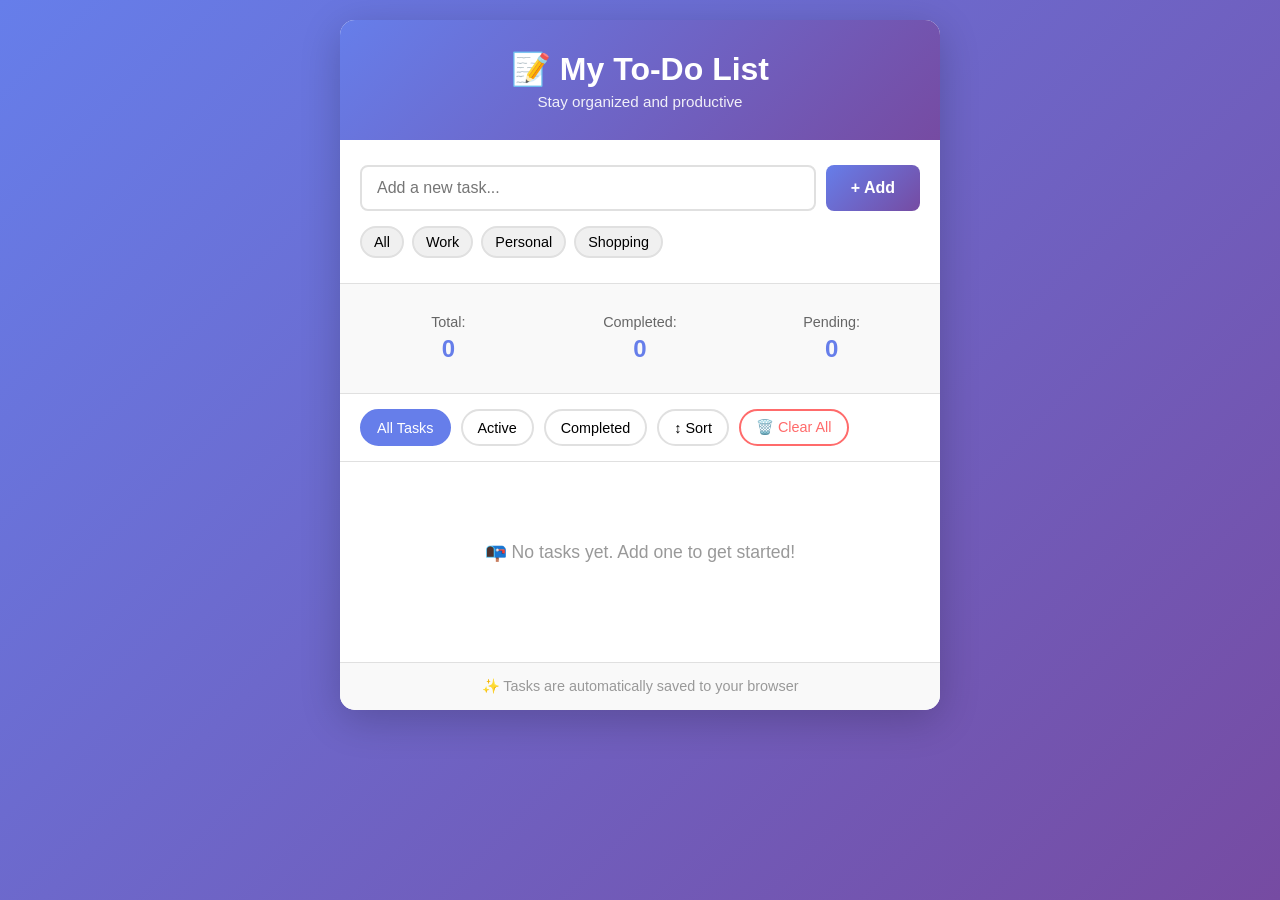
==== todo-app/index.html @ 5310de84 "Add To-Do List Application with Local Storage" ====
<!DOCTYPE html>
<html lang="en">
<head>
    <meta charset="UTF-8">
    <meta name="viewport" content="width=device-width, initial-scale=1.0">
    <title>To-Do List Application</title>
    <link rel="stylesheet" href="todo-styles.css">
</head>
<body>
    <div class="container">
        <!-- Header -->
        <div class="header">
            <h1>📝 My To-Do List</h1>
            <p class="subtitle">Stay organized and productive</p>
        </div>

        <!-- Input Section -->
        <div class="input-section">
            <div class="input-wrapper">
                <input 
                    type="text" 
                    id="todoInput" 
                    class="todo-input" 
                    placeholder="Add a new task..."
                    autocomplete="off"
                >
                <button id="addBtn" class="add-btn">+ Add</button>
            </div>
            <div class="quick-categories">
                <button class="category-btn" data-category="all">All</button>
                <button class="category-btn" data-category="work">Work</button>
                <button class="category-btn" data-category="personal">Personal</button>
                <button class="category-btn" data-category="shopping">Shopping</button>
            </div>
        </div>

        <!-- Stats Section -->
        <div class="stats">
            <div class="stat-item">
                <span class="stat-label">Total:</span>
                <span class="stat-value" id="totalTasks">0</span>
            </div>
            <div class="stat-item">
                <span class="stat-label">Completed:</span>
                <span class="stat-value" id="completedTasks">0</span>
            </div>
            <div class="stat-item">
                <span class="stat-label">Pending:</span>
                <span class="stat-value" id="pendingTasks">0</span>
            </div>
        </div>

        <!-- Filter Options -->
        <div class="filter-section">
            <button id="filterAll" class="filter-btn active">All Tasks</button>
            <button id="filterActive" class="filter-btn">Active</button>
            <button id="filterCompleted" class="filter-btn">Completed</button>
            <button id="sortBtn" class="filter-btn">↕️ Sort</button>
            <button id="clearBtn" class="filter-btn danger">🗑️ Clear All</button>
        </div>

        <!-- Tasks List -->
        <div class="tasks-container">
            <ul id="todoList" class="todo-list">
                <!-- Tasks will be added here -->
            </ul>
            <div id="emptyState" class="empty-state">
                <p>📭 No tasks yet. Add one to get started!</p>
            </div>
        </div>

        <!-- Footer -->
        <div class="footer">
            <p>✨ Tasks are automatically saved to your browser</p>
        </div>
    </div>

    <!-- Modal for Edit -->
    <div id="editModal" class="modal">
        <div class="modal-content">
            <div class="modal-header">
                <h2>Edit Task</h2>
                <button class="close-btn" id="closeModal">&times;</button>
            </div>
            <div class="modal-body">
                <input type="text" id="editInput" class="edit-input" placeholder="Edit your task...">
                <div class="modal-categories">
                    <label class="category-label">
                        <input type="radio" name="category" value="work" class="category-input"> Work
                    </label>
                    <label class="category-label">
                        <input type="radio" name="category" value="personal" class="category-input"> Personal
                    </label>
                    <label class="category-label">
                        <input type="radio" name="category" value="shopping" class="category-input"> Shopping
                    </label>
                    <label class="category-label">
                        <input type="radio" name="category" value="other" class="category-input"> Other
                    </label>
                </div>
            </div>
            <div class="modal-footer">
                <button id="cancelEdit" class="btn btn-secondary">Cancel</button>
                <button id="saveEdit" class="btn btn-primary">Save Changes</button>
            </div>
        </div>
    </div>

    <script src="todo-script.js"></script>
</body>
</html>
---- todo-app/todo-styles.css ----
/* ============================================
   TO-DO LIST APPLICATION - STYLES
   ============================================ */

* {
    margin: 0;
    padding: 0;
    box-sizing: border-box;
}

body {
    font-family: 'Segoe UI', Tahoma, Geneva, Verdana, sans-serif;
    background: linear-gradient(135deg, #667eea 0%, #764ba2 100%);
    min-height: 100vh;
    padding: 20px;
}

.container {
    max-width: 600px;
    margin: 0 auto;
    background: white;
    border-radius: 15px;
    box-shadow: 0 10px 40px rgba(0, 0, 0, 0.2);
    overflow: hidden;
}

/* ============================================
   HEADER
   ============================================ */

.header {
    background: linear-gradient(135deg, #667eea 0%, #764ba2 100%);
    color: white;
    padding: 30px 20px;
    text-align: center;
}

.header h1 {
    font-size: 2rem;
    margin-bottom: 5px;
}

.subtitle {
    font-size: 0.95rem;
    opacity: 0.9;
}

/* ============================================
   INPUT SECTION
   ============================================ */

.input-section {
    padding: 25px 20px;
    border-bottom: 1px solid #e0e0e0;
}

.input-wrapper {
    display: flex;
    gap: 10px;
    margin-bottom: 15px;
}

.todo-input {
    flex: 1;
    padding: 12px 15px;
    border: 2px solid #e0e0e0;
    border-radius: 8px;
    font-size: 1rem;
    transition: all 0.3s ease;
}

.todo-input:focus {
    outline: none;
    border-color: #667eea;
    box-shadow: 0 0 0 3px rgba(102, 126, 234, 0.1);
}

.add-btn {
    padding: 12px 25px;
    background: linear-gradient(135deg, #667eea 0%, #764ba2 100%);
    color: white;
    border: none;
    border-radius: 8px;
    font-size: 1rem;
    font-weight: 600;
    cursor: pointer;
    transition: all 0.3s ease;
}

.add-btn:hover {
    transform: translateY(-2px);
    box-shadow: 0 5px 15px rgba(102, 126, 234, 0.4);
}

.add-btn:active {
    transform: translateY(0);
}

/* Quick Categories */
.quick-categories {
    display: flex;
    gap: 8px;
    flex-wrap: wrap;
}

.category-btn {
    padding: 6px 12px;
    background: #f0f0f0;
    border: 2px solid #e0e0e0;
    border-radius: 20px;
    cursor: pointer;
    font-size: 0.9rem;
    transition: all 0.3s ease;
}

.category-btn:hover {
    border-color: #667eea;
    background: #f5f5ff;
}

.category-btn.active {
    background: #667eea;
    color: white;
    border-color: #667eea;
}

/* ============================================
   STATS SECTION
   ============================================ */

.stats {
    display: grid;
    grid-template-columns: repeat(3, 1fr);
    gap: 15px;
    padding: 20px;
    background: #f9f9f9;
    border-bottom: 1px solid #e0e0e0;
}

.stat-item {
    text-align: center;
    padding: 10px;
}

.stat-label {
    display: block;
    font-size: 0.9rem;
    color: #666;
    margin-bottom: 5px;
}

.stat-value {
    display: block;
    font-size: 1.5rem;
    font-weight: 700;
    color: #667eea;
}

/* ============================================
   FILTER SECTION
   ============================================ */

.filter-section {
    display: flex;
    gap: 10px;
    padding: 15px 20px;
    border-bottom: 1px solid #e0e0e0;
    flex-wrap: wrap;
}

.filter-btn {
    padding: 8px 15px;
    background: white;
    border: 2px solid #e0e0e0;
    border-radius: 20px;
    cursor: pointer;
    font-size: 0.9rem;
    transition: all 0.3s ease;
}

.filter-btn:hover {
    border-color: #667eea;
    color: #667eea;
}

.filter-btn.active {
    background: #667eea;
    color: white;
    border-color: #667eea;
}

.filter-btn.danger {
    color: #ff6b6b;
    border-color: #ff6b6b;
}

.filter-btn.danger:hover {
    background: #ff6b6b;
    color: white;
}

/* ============================================
   TASKS CONTAINER
   ============================================ */

.tasks-container {
    min-height: 200px;
    padding: 20px;
    position: relative;
}

.todo-list {
    list-style: none;
}

.todo-item {
    display: flex;
    align-items: center;
    gap: 15px;
    padding: 15px;
    background: white;
    border: 2px solid #e0e0e0;
    border-radius: 8px;
    margin-bottom: 10px;
    transition: all 0.3s ease;
    animation: slideIn 0.3s ease;
}

@keyframes slideIn {
    from {
        opacity: 0;
        transform: translateY(-10px);
    }
    to {
        opacity: 1;
        transform: translateY(0);
    }
}

.todo-item:hover {
    border-color: #667eea;
    box-shadow: 0 3px 10px rgba(102, 126, 234, 0.2);
}

.todo-item.completed {
    background: #f0f0f0;
    border-color: #d0d0d0;
}

.todo-item.completed .todo-text {
    text-decoration: line-through;
    color: #999;
}

/* Checkbox */
.checkbox {
    width: 24px;
    height: 24px;
    cursor: pointer;
    accent-color: #667eea;
    flex-shrink: 0;
}

/* Todo Content */
.todo-content {
    flex: 1;
    min-width: 0;
}

.todo-text {
    font-size: 1rem;
    color: #333;
    word-break: break-word;
    margin-bottom: 5px;
}

.todo-meta {
    display: flex;
    gap: 10px;
    font-size: 0.8rem;
    color: #999;
}

.todo-date {
    display: inline-block;
}

.todo-category {
    display: inline-block;
    padding: 2px 8px;
    background: #f0f0f0;
    border-radius: 12px;
    font-size: 0.75rem;
    font-weight: 600;
    color: #667eea;
}

.todo-category.work {
    background: #fff3e0;
    color: #ff9800;
}

.todo-category.personal {
    background: #f3e5f5;
    color: #9c27b0;
}

.todo-category.shopping {
    background: #e8f5e9;
    color: #4caf50;
}

.todo-category.other {
    background: #e3f2fd;
    color: #2196f3;
}

/* Actions */
.todo-actions {
    display: flex;
    gap: 8px;
    flex-shrink: 0;
}

.action-btn {
    padding: 6px 10px;
    border: none;
    border-radius: 5px;
    cursor: pointer;
    font-size: 0.85rem;
    transition: all 0.3s ease;
    background: #f0f0f0;
    color: #666;
}

.action-btn:hover {
    background: #e0e0e0;
    transform: translateY(-2px);
}

.action-btn.edit:hover {
    background: #667eea;
    color: white;
}

.action-btn.delete:hover {
    background: #ff6b6b;
    color: white;
}

/* Empty State */
.empty-state {
    display: none;
    text-align: center;
    padding: 60px 20px;
    color: #999;
    font-size: 1.1rem;
}

.empty-state.show {
    display: block;
}

/* ============================================
   FOOTER
   ============================================ */

.footer {
    text-align: center;
    padding: 15px 20px;
    background: #f9f9f9;
    color: #999;
    font-size: 0.9rem;
    border-top: 1px solid #e0e0e0;
}

/* ============================================
   MODAL
   ============================================ */

.modal {
    display: none;
    position: fixed;
    z-index: 1000;
    left: 0;
    top: 0;
    width: 100%;
    height: 100%;
    background-color: rgba(0, 0, 0, 0.5);
    animation: fadeIn 0.3s ease;
}

@keyframes fadeIn {
    from {
        opacity: 0;
    }
    to {
        opacity: 1;
    }
}

.modal.show {
    display: flex;
    align-items: center;
    justify-content: center;
}

.modal-content {
    background: white;
    border-radius: 10px;
    width: 90%;
    max-width: 400px;
    box-shadow: 0 10px 40px rgba(0, 0, 0, 0.3);
    animation: slideDown 0.3s ease;
}

@keyframes slideDown {
    from {
        transform: translateY(-50px);
        opacity: 0;
    }
    to {
        transform: translateY(0);
        opacity: 1;
    }
}

.modal-header {
    display: flex;
    justify-content: space-between;
    align-items: center;
    padding: 20px;
    border-bottom: 1px solid #e0e0e0;
}

.modal-header h2 {
    margin: 0;
    color: #333;
}

.close-btn {
    background: none;
    border: none;
    font-size: 1.5rem;
    cursor: pointer;
    color: #999;
    transition: color 0.3s ease;
}

.close-btn:hover {
    color: #333;
}

.modal-body {
    padding: 20px;
}

.edit-input {
    width: 100%;
    padding: 12px;
    border: 2px solid #e0e0e0;
    border-radius: 8px;
    font-size: 1rem;
    margin-bottom: 15px;
}

.edit-input:focus {
    outline: none;
    border-color: #667eea;
    box-shadow: 0 0 0 3px rgba(102, 126, 234, 0.1);
}

.modal-categories {
    display: grid;
    grid-template-columns: 1fr 1fr;
    gap: 10px;
}

.category-label {
    display: flex;
    align-items: center;
    gap: 8px;
    padding: 8px 10px;
    border: 2px solid #e0e0e0;
    border-radius: 6px;
    cursor: pointer;
    transition: all 0.3s ease;
}

.category-label:hover {
    border-color: #667eea;
    background: #f5f5ff;
}

.category-label input[type="radio"] {
    cursor: pointer;
}

.modal-footer {
    display: flex;
    gap: 10px;
    padding: 20px;
    border-top: 1px solid #e0e0e0;
}

.btn {
    flex: 1;
    padding: 10px 20px;
    border: none;
    border-radius: 6px;
    font-size: 1rem;
    font-weight: 600;
    cursor: pointer;
    transition: all 0.3s ease;
}

.btn-primary {
    background: linear-gradient(135deg, #667eea 0%, #764ba2 100%);
    color: white;
}

.btn-primary:hover {
    transform: translateY(-2px);
    box-shadow: 0 5px 15px rgba(102, 126, 234, 0.4);
}

.btn-secondary {
    background: #f0f0f0;
    color: #333;
    border: 2px solid #e0e0e0;
}

.btn-secondary:hover {
    background: #e0e0e0;
}

/* ============================================
   RESPONSIVE DESIGN
   ============================================ */

@media (max-width: 600px) {
    .header h1 {
        font-size: 1.5rem;
    }

    .input-wrapper {
        flex-direction: column;
    }

    .add-btn {
        width: 100%;
    }

    .stats {
        grid-template-columns: 1fr;
        gap: 10px;
    }

    .filter-section {
        gap: 8px;
    }

    .filter-btn {
        font-size: 0.8rem;
        padding: 6px 12px;
        flex: 1;
        min-width: 70px;
    }

    .todo-item {
        flex-direction: column;
        align-items: flex-start;
    }

    .todo-actions {
        width: 100%;
        gap: 10px;
    }

    .action-btn {
        flex: 1;
    }

    .modal-content {
        width: 95%;
    }
}

@media (max-width: 400px) {
    .container {
        border-radius: 0;
    }

    .filter-btn {
        font-size: 0.75rem;
        padding: 5px 10px;
    }

    .quick-categories {
        gap: 5px;
    }

    .category-btn {
        font-size: 0.8rem;
        padding: 5px 10px;
    }
}
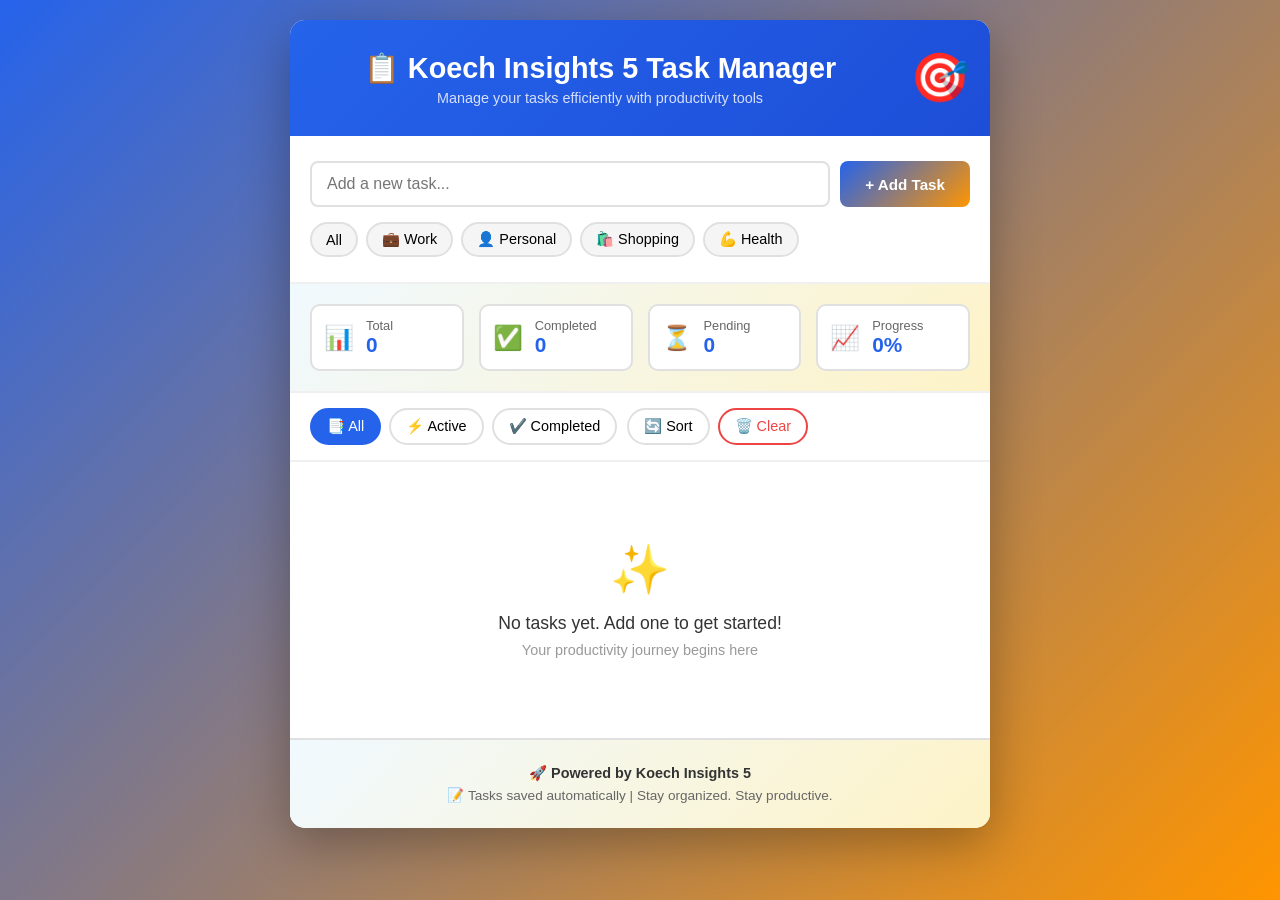
==== commit 81fe0cbf: "Customize To-Do List with Koech Insights 5 branding" ====
--- a/todo-app/index.html
+++ b/todo-app/index.html
@@ -3,15 +3,18 @@
 <head>
     <meta charset="UTF-8">
     <meta name="viewport" content="width=device-width, initial-scale=1.0">
-    <title>To-Do List Application</title>
+    <title>Koech Insights 5 - Task Manager</title>
     <link rel="stylesheet" href="todo-styles.css">
 </head>
 <body>
     <div class="container">
         <!-- Header -->
         <div class="header">
-            <h1>📝 My To-Do List</h1>
-            <p class="subtitle">Stay organized and productive</p>
+            <div class="header-content">
+                <h1>📋 Koech Insights 5 Task Manager</h1>
+                <p class="subtitle">Manage your tasks efficiently with productivity tools</p>
+            </div>
+            <div class="header-logo">🎯</div>
         </div>
 
         <!-- Input Section -->
@@ -24,39 +27,60 @@
                     placeholder="Add a new task..."
                     autocomplete="off"
                 >
-                <button id="addBtn" class="add-btn">+ Add</button>
+                <button id="addBtn" class="add-btn">+ Add Task</button>
             </div>
             <div class="quick-categories">
                 <button class="category-btn" data-category="all">All</button>
-                <button class="category-btn" data-category="work">Work</button>
-                <button class="category-btn" data-category="personal">Personal</button>
-                <button class="category-btn" data-category="shopping">Shopping</button>
+                <button class="category-btn" data-category="work">💼 Work</button>
+                <button class="category-btn" data-category="personal">👤 Personal</button>
+                <button class="category-btn" data-category="shopping">🛍️ Shopping</button>
+                <button class="category-btn" data-category="health">💪 Health</button>
             </div>
         </div>
 
         <!-- Stats Section -->
         <div class="stats">
             <div class="stat-item">
-                <span class="stat-label">Total:</span>
-                <span class="stat-value" id="totalTasks">0</span>
+                <span class="stat-icon">📊</span>
+                <div class="stat-content">
+                    <span class="stat-label">Total</span>
+                    <span class="stat-value" id="totalTasks">0</span>
+                </div>
             </div>
             <div class="stat-item">
-                <span class="stat-label">Completed:</span>
-                <span class="stat-value" id="completedTasks">0</span>
+                <span class="stat-icon">✅</span>
+                <div class="stat-content">
+                    <span class="stat-label">Completed</span>
+                    <span class="stat-value" id="completedTasks">0</span>
+                </div>
             </div>
             <div class="stat-item">
-                <span class="stat-label">Pending:</span>
-                <span class="stat-value" id="pendingTasks">0</span>
+                <span class="stat-icon">⏳</span>
+                <div class="stat-content">
+                    <span class="stat-label">Pending</span>
+                    <span class="stat-value" id="pendingTasks">0</span>
+                </div>
+            </div>
+            <div class="stat-item">
+                <span class="stat-icon">📈</span>
+                <div class="stat-content">
+                    <span class="stat-label">Progress</span>
+                    <span class="stat-value" id="progressPercent">0%</span>
+                </div>
             </div>
         </div>
 
         <!-- Filter Options -->
         <div class="filter-section">
-            <button id="filterAll" class="filter-btn active">All Tasks</button>
-            <button id="filterActive" class="filter-btn">Active</button>
-            <button id="filterCompleted" class="filter-btn">Completed</button>
-            <button id="sortBtn" class="filter-btn">↕️ Sort</button>
-            <button id="clearBtn" class="filter-btn danger">🗑️ Clear All</button>
+            <div class="filter-buttons">
+                <button id="filterAll" class="filter-btn active">📑 All</button>
+                <button id="filterActive" class="filter-btn">⚡ Active</button>
+                <button id="filterCompleted" class="filter-btn">✔️ Completed</button>
+            </div>
+            <div class="filter-actions">
+                <button id="sortBtn" class="filter-btn">🔄 Sort</button>
+                <button id="clearBtn" class="filter-btn danger">🗑️ Clear</button>
+            </div>
         </div>
 
         <!-- Tasks List -->
@@ -65,13 +89,16 @@
                 <!-- Tasks will be added here -->
             </ul>
             <div id="emptyState" class="empty-state">
-                <p>📭 No tasks yet. Add one to get started!</p>
+                <div class="empty-icon">✨</div>
+                <p>No tasks yet. Add one to get started!</p>
+                <small>Your productivity journey begins here</small>
             </div>
         </div>
 
         <!-- Footer -->
         <div class="footer">
-            <p>✨ Tasks are automatically saved to your browser</p>
+            <p>🚀 <strong>Powered by Koech Insights 5</strong></p>
+            <p class="footer-sub">📝 Tasks saved automatically | Stay organized. Stay productive.</p>
         </div>
     </div>
 
@@ -79,24 +106,30 @@
     <div id="editModal" class="modal">
         <div class="modal-content">
             <div class="modal-header">
-                <h2>Edit Task</h2>
+                <h2>✏️ Edit Task</h2>
                 <button class="close-btn" id="closeModal">&times;</button>
             </div>
             <div class="modal-body">
-                <input type="text" id="editInput" class="edit-input" placeholder="Edit your task...">
-                <div class="modal-categories">
-                    <label class="category-label">
-                        <input type="radio" name="category" value="work" class="category-input"> Work
-                    </label>
-                    <label class="category-label">
-                        <input type="radio" name="category" value="personal" class="category-input"> Personal
-                    </label>
-                    <label class="category-label">
-                        <input type="radio" name="category" value="shopping" class="category-input"> Shopping
-                    </label>
-                    <label class="category-label">
-                        <input type="radio" name="category" value="other" class="category-input"> Other
-                    </label>
+                <div class="form-group">
+                    <label>Task Description</label>
+                    <input type="text" id="editInput" class="edit-input" placeholder="Edit your task...">
+                </div>
+                <div class="form-group">
+                    <label>Category</label>
+                    <div class="modal-categories">
+                        <label class="category-label">
+                            <input type="radio" name="category" value="work" class="category-input"> 💼 Work
+                        </label>
+                        <label class="category-label">
+                            <input type="radio" name="category" value="personal" class="category-input"> 👤 Personal
+                        </label>
+                        <label class="category-label">
+                            <input type="radio" name="category" value="shopping" class="category-input"> 🛍️ Shopping
+                        </label>
+                        <label class="category-label">
+                            <input type="radio" name="category" value="health" class="category-input"> 💪 Health
+                        </label>
+                    </div>
                 </div>
             </div>
             <div class="modal-footer">
--- a/todo-app/todo-styles.css
+++ b/todo-app/todo-styles.css
@@ -1,5 +1,5 @@
 /* ============================================
-   TO-DO LIST APPLICATION - STYLES
+   KOECH INSIGHTS 5 - TASK MANAGER STYLES
    ============================================ */
 
 * {
@@ -10,17 +10,17 @@
 
 body {
     font-family: 'Segoe UI', Tahoma, Geneva, Verdana, sans-serif;
-    background: linear-gradient(135deg, #667eea 0%, #764ba2 100%);
+    background: linear-gradient(135deg, #2563eb 0%, #ff9500 100%);
     min-height: 100vh;
     padding: 20px;
 }
 
 .container {
-    max-width: 600px;
+    max-width: 700px;
     margin: 0 auto;
     background: white;
     border-radius: 15px;
-    box-shadow: 0 10px 40px rgba(0, 0, 0, 0.2);
+    box-shadow: 0 15px 50px rgba(0, 0, 0, 0.3);
     overflow: hidden;
 }
 
@@ -29,20 +29,34 @@
    ============================================ */
 
 .header {
-    background: linear-gradient(135deg, #667eea 0%, #764ba2 100%);
+    background: linear-gradient(135deg, #2563eb 0%, #1d4ed8 100%);
     color: white;
     padding: 30px 20px;
     text-align: center;
+    display: flex;
+    justify-content: space-between;
+    align-items: center;
+    gap: 20px;
+}
+
+.header-content {
+    flex: 1;
 }
 
 .header h1 {
-    font-size: 2rem;
+    font-size: 1.8rem;
     margin-bottom: 5px;
+    font-weight: 700;
 }
 
 .subtitle {
-    font-size: 0.95rem;
-    opacity: 0.9;
+    font-size: 0.9rem;
+    opacity: 0.95;
+    color: #e0e7ff;
+}
+
+.header-logo {
+    font-size: 3rem;
 }
 
 /* ============================================
@@ -51,7 +65,7 @@
 
 .input-section {
     padding: 25px 20px;
-    border-bottom: 1px solid #e0e0e0;
+    border-bottom: 2px solid #f0f0f0;
 }
 
 .input-wrapper {
@@ -71,25 +85,26 @@
 
 .todo-input:focus {
     outline: none;
-    border-color: #667eea;
-    box-shadow: 0 0 0 3px rgba(102, 126, 234, 0.1);
+    border-color: #2563eb;
+    box-shadow: 0 0 0 3px rgba(37, 99, 235, 0.1);
 }
 
 .add-btn {
     padding: 12px 25px;
-    background: linear-gradient(135deg, #667eea 0%, #764ba2 100%);
+    background: linear-gradient(135deg, #2563eb 0%, #ff9500 100%);
     color: white;
     border: none;
     border-radius: 8px;
-    font-size: 1rem;
+    font-size: 0.95rem;
     font-weight: 600;
     cursor: pointer;
     transition: all 0.3s ease;
+    white-space: nowrap;
 }
 
 .add-btn:hover {
     transform: translateY(-2px);
-    box-shadow: 0 5px 15px rgba(102, 126, 234, 0.4);
+    box-shadow: 0 8px 20px rgba(37, 99, 235, 0.4);
 }
 
 .add-btn:active {
@@ -104,24 +119,26 @@
 }
 
 .category-btn {
-    padding: 6px 12px;
-    background: #f0f0f0;
+    padding: 7px 14px;
+    background: #f5f5f5;
     border: 2px solid #e0e0e0;
     border-radius: 20px;
     cursor: pointer;
     font-size: 0.9rem;
     transition: all 0.3s ease;
+    font-weight: 500;
 }
 
 .category-btn:hover {
-    border-color: #667eea;
-    background: #f5f5ff;
+    border-color: #2563eb;
+    background: #eff6ff;
+    color: #2563eb;
 }
 
 .category-btn.active {
-    background: #667eea;
+    background: #2563eb;
     color: white;
-    border-color: #667eea;
+    border-color: #2563eb;
 }
 
 /* ============================================
@@ -130,30 +147,42 @@
 
 .stats {
     display: grid;
-    grid-template-columns: repeat(3, 1fr);
+    grid-template-columns: repeat(4, 1fr);
     gap: 15px;
     padding: 20px;
-    background: #f9f9f9;
-    border-bottom: 1px solid #e0e0e0;
+    background: linear-gradient(135deg, #f0f9ff 0%, #fef3c7 100%);
+    border-bottom: 2px solid #f0f0f0;
 }
 
 .stat-item {
-    text-align: center;
-    padding: 10px;
+    display: flex;
+    align-items: center;
+    gap: 12px;
+    padding: 12px;
+    background: white;
+    border-radius: 10px;
+    border: 2px solid #e0e0e0;
+}
+
+.stat-icon {
+    font-size: 1.5rem;
+}
+
+.stat-content {
+    display: flex;
+    flex-direction: column;
 }
 
 .stat-label {
-    display: block;
-    font-size: 0.9rem;
+    font-size: 0.8rem;
     color: #666;
-    margin-bottom: 5px;
+    font-weight: 500;
 }
 
 .stat-value {
-    display: block;
-    font-size: 1.5rem;
+    font-size: 1.3rem;
     font-weight: 700;
-    color: #667eea;
+    color: #2563eb;
 }
 
 /* ============================================
@@ -164,7 +193,14 @@
     display: flex;
     gap: 10px;
     padding: 15px 20px;
-    border-bottom: 1px solid #e0e0e0;
+    border-bottom: 2px solid #f0f0f0;
+    flex-wrap: wrap;
+}
+
+.filter-buttons,
+.filter-actions {
+    display: flex;
+    gap: 8px;
     flex-wrap: wrap;
 }
 
@@ -176,26 +212,28 @@
     cursor: pointer;
     font-size: 0.9rem;
     transition: all 0.3s ease;
+    font-weight: 500;
 }
 
 .filter-btn:hover {
-    border-color: #667eea;
-    color: #667eea;
+    border-color: #2563eb;
+    color: #2563eb;
+    background: #f0f9ff;
 }
 
 .filter-btn.active {
-    background: #667eea;
+    background: #2563eb;
     color: white;
-    border-color: #667eea;
+    border-color: #2563eb;
 }
 
 .filter-btn.danger {
-    color: #ff6b6b;
-    border-color: #ff6b6b;
+    color: #ef4444;
+    border-color: #ef4444;
 }
 
 .filter-btn.danger:hover {
-    background: #ff6b6b;
+    background: #ef4444;
     color: white;
 }
 
@@ -220,8 +258,8 @@
     padding: 15px;
     background: white;
     border: 2px solid #e0e0e0;
-    border-radius: 8px;
-    margin-bottom: 10px;
+    border-radius: 10px;
+    margin-bottom: 12px;
     transition: all 0.3s ease;
     animation: slideIn 0.3s ease;
 }
@@ -238,13 +276,14 @@
 }
 
 .todo-item:hover {
-    border-color: #667eea;
-    box-shadow: 0 3px 10px rgba(102, 126, 234, 0.2);
+    border-color: #2563eb;
+    box-shadow: 0 5px 15px rgba(37, 99, 235, 0.15);
+    transform: translateY(-2px);
 }
 
 .todo-item.completed {
-    background: #f0f0f0;
-    border-color: #d0d0d0;
+    background: #f9fafb;
+    border-color: #d1d5db;
 }
 
 .todo-item.completed .todo-text {
@@ -257,7 +296,7 @@
     width: 24px;
     height: 24px;
     cursor: pointer;
-    accent-color: #667eea;
+    accent-color: #2563eb;
     flex-shrink: 0;
 }
 
@@ -271,7 +310,8 @@
     font-size: 1rem;
     color: #333;
     word-break: break-word;
-    margin-bottom: 5px;
+    margin-bottom: 6px;
+    font-weight: 500;
 }
 
 .todo-meta {
@@ -279,6 +319,7 @@
     gap: 10px;
     font-size: 0.8rem;
     color: #999;
+    flex-wrap: wrap;
 }
 
 .todo-date {
@@ -287,12 +328,12 @@
 
 .todo-category {
     display: inline-block;
-    padding: 2px 8px;
+    padding: 3px 10px;
     background: #f0f0f0;
     border-radius: 12px;
     font-size: 0.75rem;
     font-weight: 600;
-    color: #667eea;
+    color: #2563eb;
 }
 
 .todo-category.work {
@@ -310,9 +351,9 @@
     color: #4caf50;
 }
 
-.todo-category.other {
-    background: #e3f2fd;
-    color: #2196f3;
+.todo-category.health {
+    background: #ffe0b2;
+    color: #ff6f00;
 }
 
 /* Actions */
@@ -323,14 +364,15 @@
 }
 
 .action-btn {
-    padding: 6px 10px;
+    padding: 6px 12px;
     border: none;
-    border-radius: 5px;
+    border-radius: 6px;
     cursor: pointer;
     font-size: 0.85rem;
     transition: all 0.3s ease;
     background: #f0f0f0;
     color: #666;
+    font-weight: 500;
 }
 
 .action-btn:hover {
@@ -339,12 +381,12 @@
 }
 
 .action-btn.edit:hover {
-    background: #667eea;
+    background: #2563eb;
     color: white;
 }
 
 .action-btn.delete:hover {
-    background: #ff6b6b;
+    background: #ef4444;
     color: white;
 }
 
@@ -354,7 +396,25 @@
     text-align: center;
     padding: 60px 20px;
     color: #999;
+}
+
+.empty-icon {
+    font-size: 3rem;
+    margin-bottom: 15px;
+    display: block;
+}
+
+.empty-state p {
     font-size: 1.1rem;
+    font-weight: 500;
+    margin-bottom: 8px;
+    color: #333;
+}
+
+.empty-state small {
+    display: block;
+    color: #999;
+    font-size: 0.9rem;
 }
 
 .empty-state.show {
@@ -367,11 +427,22 @@
 
 .footer {
     text-align: center;
-    padding: 15px 20px;
-    background: #f9f9f9;
-    color: #999;
+    padding: 20px;
+    background: linear-gradient(135deg, #f0f9ff 0%, #fef3c7 100%);
+    color: #333;
     font-size: 0.9rem;
-    border-top: 1px solid #e0e0e0;
+    border-top: 2px solid #e0e0e0;
+}
+
+.footer p {
+    margin: 5px 0;
+    font-weight: 500;
+}
+
+.footer-sub {
+    font-size: 0.85rem;
+    color: #666;
+    margin: 8px 0 0 0;
 }
 
 /* ============================================
@@ -407,10 +478,10 @@
 
 .modal-content {
     background: white;
-    border-radius: 10px;
+    border-radius: 12px;
     width: 90%;
-    max-width: 400px;
-    box-shadow: 0 10px 40px rgba(0, 0, 0, 0.3);
+    max-width: 450px;
+    box-shadow: 0 20px 60px rgba(0, 0, 0, 0.3);
     animation: slideDown 0.3s ease;
 }
 
@@ -430,18 +501,19 @@
     justify-content: space-between;
     align-items: center;
     padding: 20px;
-    border-bottom: 1px solid #e0e0e0;
+    border-bottom: 2px solid #f0f0f0;
 }
 
 .modal-header h2 {
     margin: 0;
     color: #333;
+    font-size: 1.3rem;
 }
 
 .close-btn {
     background: none;
     border: none;
-    font-size: 1.5rem;
+    font-size: 1.8rem;
     cursor: pointer;
     color: #999;
     transition: color 0.3s ease;
@@ -453,6 +525,18 @@
 
 .modal-body {
     padding: 20px;
+}
+
+.form-group {
+    margin-bottom: 20px;
+}
+
+.form-group label {
+    display: block;
+    margin-bottom: 8px;
+    font-weight: 600;
+    color: #333;
+    font-size: 0.95rem;
 }
 
 .edit-input {
@@ -461,13 +545,13 @@
     border: 2px solid #e0e0e0;
     border-radius: 8px;
     font-size: 1rem;
-    margin-bottom: 15px;
+    transition: all 0.3s ease;
 }
 
 .edit-input:focus {
     outline: none;
-    border-color: #667eea;
-    box-shadow: 0 0 0 3px rgba(102, 126, 234, 0.1);
+    border-color: #2563eb;
+    box-shadow: 0 0 0 3px rgba(37, 99, 235, 0.1);
 }
 
 .modal-categories {
@@ -480,16 +564,17 @@
     display: flex;
     align-items: center;
     gap: 8px;
-    padding: 8px 10px;
+    padding: 10px 12px;
     border: 2px solid #e0e0e0;
-    border-radius: 6px;
-    cursor: pointer;
-    transition: all 0.3s ease;
+    border-radius: 8px;
+    cursor: pointer;
+    transition: all 0.3s ease;
+    font-weight: 500;
 }
 
 .category-label:hover {
-    border-color: #667eea;
-    background: #f5f5ff;
+    border-color: #2563eb;
+    background: #f0f9ff;
 }
 
 .category-label input[type="radio"] {
@@ -500,28 +585,28 @@
     display: flex;
     gap: 10px;
     padding: 20px;
-    border-top: 1px solid #e0e0e0;
+    border-top: 2px solid #f0f0f0;
 }
 
 .btn {
     flex: 1;
-    padding: 10px 20px;
+    padding: 11px 20px;
     border: none;
-    border-radius: 6px;
-    font-size: 1rem;
+    border-radius: 8px;
+    font-size: 0.95rem;
     font-weight: 600;
     cursor: pointer;
     transition: all 0.3s ease;
 }
 
 .btn-primary {
-    background: linear-gradient(135deg, #667eea 0%, #764ba2 100%);
+    background: linear-gradient(135deg, #2563eb 0%, #ff9500 100%);
     color: white;
 }
 
 .btn-primary:hover {
     transform: translateY(-2px);
-    box-shadow: 0 5px 15px rgba(102, 126, 234, 0.4);
+    box-shadow: 0 8px 20px rgba(37, 99, 235, 0.4);
 }
 
 .btn-secondary {
@@ -539,8 +624,17 @@
    ============================================ */
 
 @media (max-width: 600px) {
+    .header {
+        flex-direction: column;
+        gap: 15px;
+    }
+
     .header h1 {
-        font-size: 1.5rem;
+        font-size: 1.4rem;
+    }
+
+    .header-logo {
+        font-size: 2.5rem;
     }
 
     .input-wrapper {
@@ -549,59 +643,81 @@
 
     .add-btn {
         width: 100%;
+    }
+
+    .stats {
+        grid-template-columns: repeat(2, 1fr);
+        gap: 12px;
+    }
+
+    .stat-item {
+        padding: 10px;
+    }
+
+    .filter-section {
+        gap: 8px;
+    }
+
+    .filter-buttons,
+    .filter-actions {
+        width: 100%;
+    }
+
+    .filter-btn {
+        font-size: 0.85rem;
+        padding: 6px 12px;
+        flex: 1;
+        min-width: 70px;
+    }
+
+    .todo-item {
+        flex-direction: column;
+        align-items: flex-start;
+    }
+
+    .todo-actions {
+        width: 100%;
+        gap: 8px;
+    }
+
+    .action-btn {
+        flex: 1;
+    }
+
+    .modal-content {
+        width: 95%;
+    }
+
+    .modal-categories {
+        grid-template-columns: 1fr;
+    }
+}
+
+@media (max-width: 400px) {
+    .container {
+        border-radius: 10px;
+    }
+
+    .header h1 {
+        font-size: 1.2rem;
+    }
+
+    .filter-btn {
+        font-size: 0.75rem;
+        padding: 5px 10px;
+    }
+
+    .quick-categories {
+        gap: 5px;
+    }
+
+    .category-btn {
+        font-size: 0.8rem;
+        padding: 5px 10px;
     }
 
     .stats {
         grid-template-columns: 1fr;
         gap: 10px;
     }
-
-    .filter-section {
-        gap: 8px;
-    }
-
-    .filter-btn {
-        font-size: 0.8rem;
-        padding: 6px 12px;
-        flex: 1;
-        min-width: 70px;
-    }
-
-    .todo-item {
-        flex-direction: column;
-        align-items: flex-start;
-    }
-
-    .todo-actions {
-        width: 100%;
-        gap: 10px;
-    }
-
-    .action-btn {
-        flex: 1;
-    }
-
-    .modal-content {
-        width: 95%;
-    }
-}
-
-@media (max-width: 400px) {
-    .container {
-        border-radius: 0;
-    }
-
-    .filter-btn {
-        font-size: 0.75rem;
-        padding: 5px 10px;
-    }
-
-    .quick-categories {
-        gap: 5px;
-    }
-
-    .category-btn {
-        font-size: 0.8rem;
-        padding: 5px 10px;
-    }
 }
